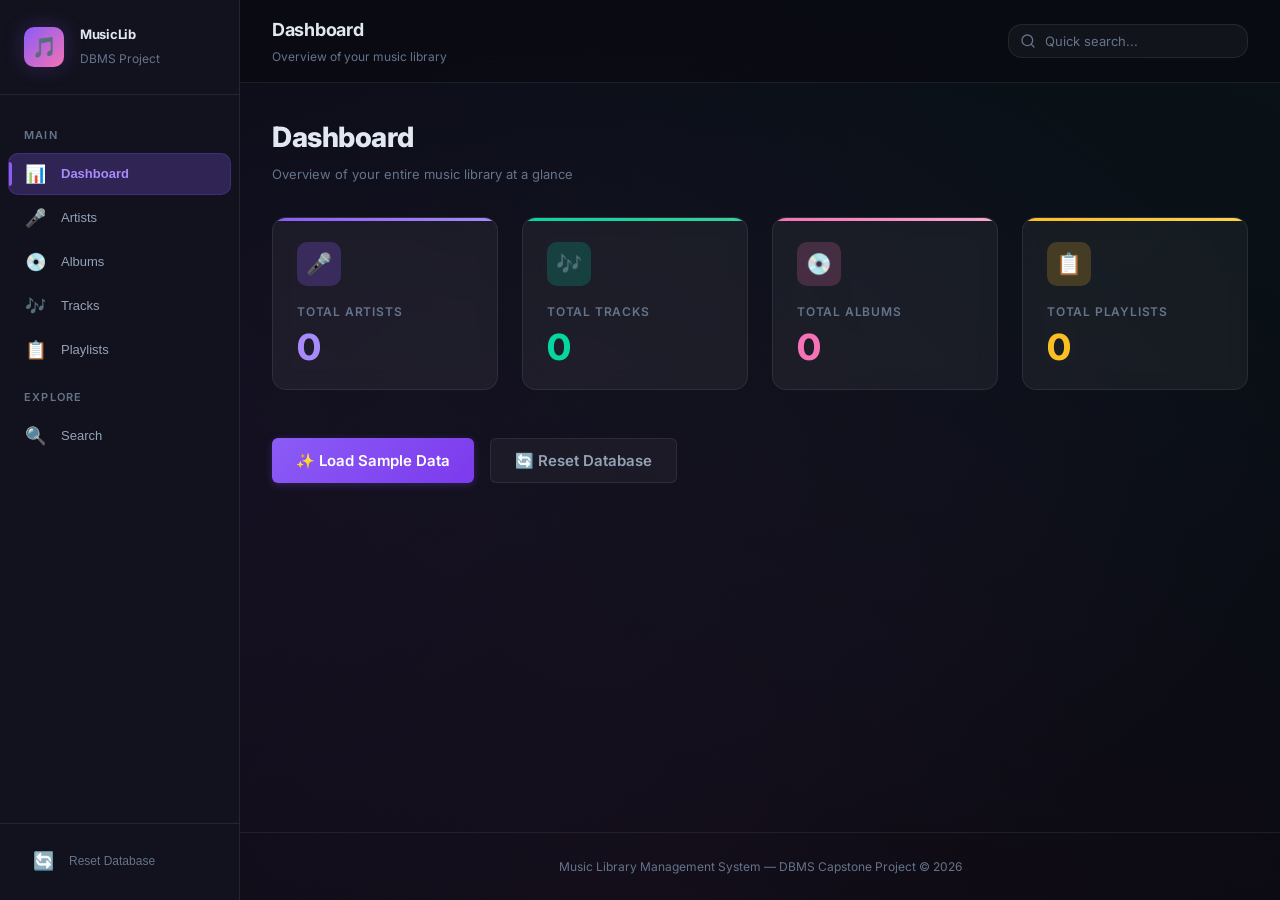
==== music-library-system/index.html @ cee7b30e "Initial Commit" ====
<!DOCTYPE html>
<html lang="en">
<head>
    <meta charset="UTF-8">
    <meta name="viewport" content="width=device-width, initial-scale=1.0">
    <title>Music Library Management System — DBMS Capstone Project</title>
    <meta name="description" content="A modern Music Library Management System demonstrating relational database concepts including normalization, joins, views, stored procedures, and triggers.">
    <link rel="stylesheet" href="css/style.css">
    <link rel="icon" href="data:image/svg+xml,<svg xmlns='http://www.w3.org/2000/svg' viewBox='0 0 100 100'><text y='.9em' font-size='90'>🎵</text></svg>">
</head>
<body>

<div class="app-layout">

    <!-- ==================== SIDEBAR ==================== -->
    <aside class="sidebar" id="sidebar">
        <div class="sidebar-brand">
            <div class="brand-icon">🎵</div>
            <div class="brand-text">
                <h2>MusicLib</h2>
                <span>DBMS Project</span>
            </div>
        </div>

        <nav class="sidebar-nav">
            <div class="nav-label">Main</div>
            <button class="nav-item active" data-section="dashboard" id="nav-dashboard">
                <span class="nav-icon">📊</span>
                <span>Dashboard</span>
            </button>
            <button class="nav-item" data-section="artists" id="nav-artists">
                <span class="nav-icon">🎤</span>
                <span>Artists</span>
            </button>
            <button class="nav-item" data-section="albums" id="nav-albums">
                <span class="nav-icon">💿</span>
                <span>Albums</span>
            </button>
            <button class="nav-item" data-section="tracks" id="nav-tracks">
                <span class="nav-icon">🎶</span>
                <span>Tracks</span>
            </button>
            <button class="nav-item" data-section="playlists" id="nav-playlists">
                <span class="nav-icon">📋</span>
                <span>Playlists</span>
            </button>

            <div class="nav-label">Explore</div>
            <button class="nav-item" data-section="search" id="nav-search">
                <span class="nav-icon">🔍</span>
                <span>Search</span>
            </button>
        </nav>

        <div class="sidebar-footer">
            <button class="nav-item" onclick="resetDatabase()">
                <span class="nav-icon">🔄</span>
                <span>Reset Database</span>
            </button>
        </div>
    </aside>

    <!-- Sidebar Overlay (mobile) -->
    <div class="sidebar-overlay" id="sidebarOverlay"></div>

    <!-- ==================== MAIN CONTENT ==================== -->
    <div class="main-wrapper">

        <!-- Top Bar -->
        <header class="top-bar">
            <div class="top-bar-left">
                <button class="hamburger-btn" id="hamburgerBtn" aria-label="Toggle menu">☰</button>
                <div>
                    <div class="page-title" id="pageTitle">Dashboard</div>
                    <div class="page-title-sub" id="pageTitleSub">Overview of your music library</div>
                </div>
            </div>
            <div class="top-bar-right">
                <div class="top-search">
                    <svg xmlns="http://www.w3.org/2000/svg" viewBox="0 0 24 24" fill="none" stroke="currentColor" stroke-width="2" stroke-linecap="round" stroke-linejoin="round"><circle cx="11" cy="11" r="8"/><path d="m21 21-4.3-4.3"/></svg>
                    <input type="text" placeholder="Quick search..." id="globalSearch" onkeyup="handleGlobalSearch(event)">
                </div>
            </div>
        </header>

        <main class="main-content">

            <!-- ==================== DASHBOARD ==================== -->
            <section id="dashboard" class="section active">
                <div class="section-header">
                    <h2>Dashboard</h2>
                    <p>Overview of your entire music library at a glance</p>
                </div>

                <div class="stats-grid">
                    <div class="stat-card">
                        <div class="stat-icon">🎤</div>
                        <div class="stat-label">Total Artists</div>
                        <div class="stat-value" id="totalArtists">0</div>
                    </div>
                    <div class="stat-card">
                        <div class="stat-icon">🎶</div>
                        <div class="stat-label">Total Tracks</div>
                        <div class="stat-value" id="totalTracks">0</div>
                    </div>
                    <div class="stat-card">
                        <div class="stat-icon">💿</div>
                        <div class="stat-label">Total Albums</div>
                        <div class="stat-value" id="totalAlbums">0</div>
                    </div>
                    <div class="stat-card">
                        <div class="stat-icon">📋</div>
                        <div class="stat-label">Total Playlists</div>
                        <div class="stat-value" id="totalPlaylists">0</div>
                    </div>
                </div>

                <div class="dashboard-actions">
                    <button class="btn btn-primary btn-lg" onclick="loadSampleData()">
                        ✨ Load Sample Data
                    </button>
                    <button class="btn btn-secondary btn-lg" onclick="resetDatabase()">
                        🔄 Reset Database
                    </button>
                </div>
            </section>

            <!-- ==================== ARTISTS ==================== -->
            <section id="artists" class="section">
                <div class="section-header">
                    <h2>Manage Artists</h2>
                    <p>Add, edit, and manage your music artists</p>
                </div>

                <div class="form-card">
                    <div class="form-card-title">
                        <span class="card-icon">➕</span> Add New Artist
                    </div>
                    <form id="artistForm" onsubmit="addArtist(event)">
                        <div class="form-grid">
                            <div class="form-group">
                                <label for="artistName">Artist Name</label>
                                <input type="text" id="artistName" placeholder="e.g. Taylor Swift" required>
                            </div>
                            <div class="form-group">
                                <label for="artistCountry">Country</label>
                                <input type="text" id="artistCountry" placeholder="e.g. United States">
                            </div>
                            <div class="form-group full-width">
                                <label for="artistBio">Biography</label>
                                <textarea id="artistBio" rows="2" placeholder="Brief biography of the artist..."></textarea>
                            </div>
                        </div>
                        <div class="form-actions">
                            <button type="submit" class="btn btn-primary">Add Artist</button>
                        </div>
                    </form>
                </div>

                <div class="glass-card">
                    <div class="glass-card-header">
                        <div class="glass-card-title">
                            <span class="card-icon">🎤</span> All Artists
                        </div>
                    </div>
                    <div class="table-wrapper">
                        <table id="artistsTable">
                            <thead>
                                <tr>
                                    <th>ID</th>
                                    <th>Name</th>
                                    <th>Country</th>
                                    <th>Bio</th>
                                    <th>Actions</th>
                                </tr>
                            </thead>
                            <tbody></tbody>
                        </table>
                    </div>
                </div>
            </section>

            <!-- ==================== ALBUMS ==================== -->
            <section id="albums" class="section">
                <div class="section-header">
                    <h2>Manage Albums</h2>
                    <p>Organize album collections for each artist</p>
                </div>

                <div class="form-card">
                    <div class="form-card-title">
                        <span class="card-icon">➕</span> Add New Album
                    </div>
                    <form id="albumForm" onsubmit="addAlbum(event)">
                        <div class="form-grid">
                            <div class="form-group">
                                <label for="albumName">Album Name</label>
                                <input type="text" id="albumName" placeholder="e.g. Abbey Road" required>
                            </div>
                            <div class="form-group">
                                <label for="albumArtist">Artist</label>
                                <select id="albumArtist" required>
                                    <option value="">Select an artist</option>
                                </select>
                            </div>
                            <div class="form-group">
                                <label for="albumYear">Release Year</label>
                                <input type="number" id="albumYear" placeholder="e.g. 2024" min="1900" max="2100">
                            </div>
                        </div>
                        <div class="form-actions">
                            <button type="submit" class="btn btn-primary">Add Album</button>
                        </div>
                    </form>
                </div>

                <div class="glass-card">
                    <div class="glass-card-header">
                        <div class="glass-card-title">
                            <span class="card-icon">💿</span> All Albums
                        </div>
                    </div>
                    <div class="table-wrapper">
                        <table id="albumsTable">
                            <thead>
                                <tr>
                                    <th>ID</th>
                                    <th>Name</th>
                                    <th>Artist</th>
                                    <th>Year</th>
                                    <th>Actions</th>
                                </tr>
                            </thead>
                            <tbody></tbody>
                        </table>
                    </div>
                </div>
            </section>

            <!-- ==================== TRACKS ==================== -->
            <section id="tracks" class="section">
                <div class="section-header">
                    <h2>Manage Tracks</h2>
                    <p>Add and manage individual songs in your library</p>
                </div>

                <div class="form-card">
                    <div class="form-card-title">
                        <span class="card-icon">➕</span> Add New Track
                    </div>
                    <form id="trackForm" onsubmit="addTrack(event)">
                        <div class="form-grid">
                            <div class="form-group">
                                <label for="trackTitle">Track Title</label>
                                <input type="text" id="trackTitle" placeholder="e.g. Bohemian Rhapsody" required>
                            </div>
                            <div class="form-group">
                                <label for="trackArtist">Artist</label>
                                <select id="trackArtist" required>
                                    <option value="">Select an artist</option>
                                </select>
                            </div>
                            <div class="form-group">
                                <label for="trackAlbum">Album</label>
                                <select id="trackAlbum" required>
                                    <option value="">Select an album</option>
                                </select>
                            </div>
                            <div class="form-group">
                                <label for="trackGenre">Genre</label>
                                <select id="trackGenre" required>
                                    <option value="">Select a genre</option>
                                </select>
                            </div>
                            <div class="form-group">
                                <label for="trackDuration">Duration (seconds)</label>
                                <input type="number" id="trackDuration" placeholder="e.g. 240" min="0">
                            </div>
                            <div class="form-group">
                                <label for="trackReleaseDate">Release Date</label>
                                <input type="date" id="trackReleaseDate">
                            </div>
                        </div>
                        <div class="form-actions">
                            <button type="submit" class="btn btn-primary">Add Track</button>
                        </div>
                    </form>
                </div>

                <div class="glass-card">
                    <div class="glass-card-header">
                        <div class="glass-card-title">
                            <span class="card-icon">🎶</span> All Tracks
                        </div>
                    </div>
                    <div class="table-wrapper">
                        <table id="tracksTable">
                            <thead>
                                <tr>
                                    <th>ID</th>
                                    <th>Title</th>
                                    <th>Artist</th>
                                    <th>Album</th>
                                    <th>Genre</th>
                                    <th>Duration</th>
                                    <th>Actions</th>
                                </tr>
                            </thead>
                            <tbody></tbody>
                        </table>
                    </div>
                </div>
            </section>

            <!-- ==================== PLAYLISTS ==================== -->
            <section id="playlists" class="section">
                <div class="section-header">
                    <h2>Manage Playlists</h2>
                    <p>Create playlists and add your favorite tracks</p>
                </div>

                <div class="form-card">
                    <div class="form-card-title">
                        <span class="card-icon">➕</span> Create New Playlist
                    </div>
                    <form id="playlistForm" onsubmit="addPlaylist(event)">
                        <div class="form-grid">
                            <div class="form-group">
                                <label for="playlistName">Playlist Name</label>
                                <input type="text" id="playlistName" placeholder="e.g. My Favorites" required>
                            </div>
                            <div class="form-group">
                                <label for="playlistDesc">Description</label>
                                <textarea id="playlistDesc" rows="2" placeholder="What's this playlist about?"></textarea>
                            </div>
                        </div>
                        <div class="form-actions">
                            <button type="submit" class="btn btn-primary">Create Playlist</button>
                        </div>
                    </form>
                </div>

                <div class="section-divider"></div>

                <div class="form-card">
                    <div class="form-card-title">
                        <span class="card-icon">🔗</span> Add Tracks to Playlist
                    </div>
                    <form id="addToPlaylistForm" onsubmit="addTrackToPlaylist(event)">
                        <div class="form-grid">
                            <div class="form-group">
                                <label for="selectPlaylist">Select Playlist</label>
                                <select id="selectPlaylist" required>
                                    <option value="">Choose a playlist</option>
                                </select>
                            </div>
                            <div class="form-group">
                                <label for="selectTrack">Select Track</label>
                                <select id="selectTrack" required>
                                    <option value="">Choose a track</option>
                                </select>
                            </div>
                        </div>
                        <div class="form-actions">
                            <button type="submit" class="btn btn-primary">Add to Playlist</button>
                        </div>
                    </form>
                </div>

                <div class="section-divider"></div>

                <div class="glass-card">
                    <div class="glass-card-header">
                        <div class="glass-card-title">
                            <span class="card-icon">📋</span> All Playlists
                        </div>
                    </div>
                    <div class="table-wrapper">
                        <table id="playlistsTable">
                            <thead>
                                <tr>
                                    <th>ID</th>
                                    <th>Name</th>
                                    <th>Description</th>
                                    <th>Tracks</th>
                                    <th>Actions</th>
                                </tr>
                            </thead>
                            <tbody></tbody>
                        </table>
                    </div>
                </div>

                <div id="playlistDetailsContainer" class="glass-card playlist-details">
                    <div class="glass-card-header">
                        <div class="glass-card-title">
                            <span class="card-icon">🎵</span>
                            <span id="playlistDetailsTitle">Playlist Details</span>
                        </div>
                        <button class="btn btn-ghost" onclick="closePlaylistDetails()">✕ Close</button>
                    </div>
                    <div class="table-wrapper">
                        <table id="playlistDetailsTable">
                            <thead>
                                <tr>
                                    <th>Track Title</th>
                                    <th>Artist</th>
                                    <th>Duration</th>
                                    <th>Actions</th>
                                </tr>
                            </thead>
                            <tbody></tbody>
                        </table>
                    </div>
                </div>
            </section>

            <!-- ==================== SEARCH ==================== -->
            <section id="search" class="section">
                <div class="section-header">
                    <h2>Search Music Library</h2>
                    <p>Find tracks by title, artist, genre, or view statistics</p>
                </div>

                <div class="search-block">
                    <h3>🔤 Search by Title</h3>
                    <div class="search-inline">
                        <div class="form-group">
                            <input type="text" id="searchTitle" placeholder="Enter track title...">
                        </div>
                        <button class="btn btn-primary" onclick="searchByTitle()">Search</button>
                    </div>
                    <div id="searchTitleResults" class="results-container"></div>
                </div>

                <div class="search-block">
                    <h3>🎤 Search by Artist</h3>
                    <div class="search-inline">
                        <div class="form-group">
                            <input type="text" id="searchArtist" placeholder="Enter artist name...">
                        </div>
                        <button class="btn btn-primary" onclick="searchByArtist()">Search</button>
                    </div>
                    <div id="searchArtistResults" class="results-container"></div>
                </div>

                <div class="search-block">
                    <h3>🎸 Search by Genre</h3>
                    <div class="search-inline">
                        <div class="form-group">
                            <select id="searchGenre">
                                <option value="">Select a genre</option>
                            </select>
                        </div>
                        <button class="btn btn-primary" onclick="searchByGenre()">Search</button>
                    </div>
                    <div id="searchGenreResults" class="results-container"></div>
                </div>

                <div class="section-divider"></div>

                <div class="search-block">
                    <h3>📊 Genre Statistics</h3>
                    <button class="btn btn-primary" onclick="showGenreStats()" style="margin-bottom:12px;">Show Statistics</button>
                    <div id="genreStatsResults" class="results-container"></div>
                </div>

                <div class="search-block">
                    <h3>📈 Artist Statistics</h3>
                    <button class="btn btn-primary" onclick="showArtistStats()" style="margin-bottom:12px;">Show Statistics</button>
                    <div id="artistStatsResults" class="results-container"></div>
                </div>
            </section>

            <!-- ==================== SQL QUERIES ==================== -->
            <section id="sql" class="section">
                <div class="section-header">
                    <h2>SQL Queries & Schema</h2>
                    <p>All SQL used in this DBMS capstone project — schema, queries, views, procedures, and triggers</p>
                </div>

                <div class="sql-tabs" id="sqlTabs">
                    <button class="sql-tab active" data-tab="schema">Schema (DDL)</button>
                    <button class="sql-tab" data-tab="queries">Sample Queries</button>
                    <button class="sql-tab" data-tab="views">Views</button>
                    <button class="sql-tab" data-tab="procedures">Stored Procedures</button>
                    <button class="sql-tab" data-tab="triggers">Triggers</button>
                    <button class="sql-tab" data-tab="advanced">Advanced Queries</button>
                </div>

                <!-- Schema DDL -->
                <div class="sql-content active" id="sql-schema">
                    <div class="sql-block-title">📋 Table Definitions (CREATE TABLE)</div>
                    <div class="sql-block-description">These are the DDL statements that define all 6 tables in the Music Library database, following 3NF normalization.</div>
                    <div class="sql-code-block"><pre id="sqlSchemaCode"></pre></div>
                </div>

                <!-- Sample Queries -->
                <div class="sql-content" id="sql-queries">
                    <div class="sql-block-title">🔍 Sample DML Queries</div>
                    <div class="sql-block-description">Common SELECT queries demonstrating JOINs, WHERE, LIKE, GROUP BY, ORDER BY, and aggregate functions.</div>
                    <div class="sql-code-block"><pre id="sqlQueriesCode"></pre></div>
                </div>

                <!-- Views -->
                <div class="sql-content" id="sql-views">
                    <div class="sql-block-title">👁️ Database Views</div>
                    <div class="sql-block-description">Pre-defined views that simplify complex JOIN queries into simple SELECTs.</div>
                    <div class="sql-code-block"><pre id="sqlViewsCode"></pre></div>
                </div>

                <!-- Procedures -->
                <div class="sql-content" id="sql-procedures">
                    <div class="sql-block-title">⚙️ Stored Procedures</div>
                    <div class="sql-block-description">Encapsulated SQL logic that can be called with parameters, demonstrating procedural SQL.</div>
                    <div class="sql-code-block"><pre id="sqlProceduresCode"></pre></div>
                </div>

                <!-- Triggers -->
                <div class="sql-content" id="sql-triggers">
                    <div class="sql-block-title">⚡ Triggers</div>
                    <div class="sql-block-description">Automatic actions that execute on INSERT, UPDATE, or DELETE — demonstrating event-driven SQL.</div>
                    <div class="sql-code-block"><pre id="sqlTriggersCode"></pre></div>
                </div>

                <!-- Advanced -->
                <div class="sql-content" id="sql-advanced">
                    <div class="sql-block-title">🚀 Advanced SQL Queries</div>
                    <div class="sql-block-description">Subqueries, CTEs, window functions (ROW_NUMBER, RANK), HAVING, and CASE statements.</div>
                    <div class="sql-code-block"><pre id="sqlAdvancedCode"></pre></div>
                </div>
            </section>

        </main>

        <footer class="footer">
            Music Library Management System — DBMS Capstone Project &copy; 2026
        </footer>
    </div>
</div>

<!-- ==================== TOAST CONTAINER ==================== -->
<div class="toast-container" id="toastContainer"></div>

<!-- ==================== CONFIRM MODAL ==================== -->
<div class="modal-overlay" id="confirmModal">
    <div class="modal">
        <div class="modal-icon" id="modalIcon">⚠️</div>
        <div class="modal-title" id="modalTitle">Confirm Action</div>
        <div class="modal-message" id="modalMessage">Are you sure you want to proceed?</div>
        <div class="modal-actions">
            <button class="btn btn-secondary" onclick="closeModal()">Cancel</button>
            <button class="btn btn-danger" id="modalConfirmBtn" onclick="confirmModalAction()">Delete</button>
        </div>
    </div>
</div>

<!-- ==================== EDIT MODAL ==================== -->
<div class="modal-overlay" id="editModal">
    <div class="modal" style="max-width:520px;">
        <div class="modal-title" id="editModalTitle">Edit Item</div>
        <div id="editModalBody" style="margin-bottom:24px;"></div>
        <div class="modal-actions">
            <button class="btn btn-secondary" onclick="closeEditModal()">Cancel</button>
            <button class="btn btn-primary" id="editModalSaveBtn">Save Changes</button>
        </div>
    </div>
</div>

<script src="js/database.js"></script>
<script src="js/main.js"></script>
</body>
</html>
---- music-library-system/css/style.css ----
/* ============================================
   Music Library Management System
   Modern Dark Theme with Glassmorphism
   ============================================ */

@import url('https://fonts.googleapis.com/css2?family=Inter:wght@300;400;500;600;700;800&display=swap');

/* ---------- CSS Reset ---------- */
*, *::before, *::after {
    margin: 0;
    padding: 0;
    box-sizing: border-box;
}

/* ---------- Design Tokens ---------- */
:root {
    /* Colors */
    --bg-primary: #0a0a12;
    --bg-secondary: #12121e;
    --bg-card: rgba(255, 255, 255, 0.04);
    --bg-card-hover: rgba(255, 255, 255, 0.07);
    --bg-glass: rgba(255, 255, 255, 0.05);
    --border-glass: rgba(255, 255, 255, 0.08);
    --border-glass-hover: rgba(255, 255, 255, 0.15);

    --primary: #8b5cf6;
    --primary-light: #a78bfa;
    --primary-dark: #7c3aed;
    --primary-glow: rgba(139, 92, 246, 0.25);

    --accent-teal: #06d6a0;
    --accent-teal-glow: rgba(6, 214, 160, 0.2);
    --accent-pink: #f472b6;
    --accent-pink-glow: rgba(244, 114, 182, 0.2);
    --accent-amber: #fbbf24;
    --accent-amber-glow: rgba(251, 191, 36, 0.2);
    --accent-blue: #60a5fa;
    --accent-blue-glow: rgba(96, 165, 250, 0.2);

    --text-primary: #e2e8f0;
    --text-secondary: #94a3b8;
    --text-muted: #64748b;
    --text-accent: #cbd5e1;

    --success: #22c55e;
    --danger: #ef4444;
    --warning: #f59e0b;
    --info: #3b82f6;

    /* Spacing */
    --space-xs: 4px;
    --space-sm: 8px;
    --space-md: 16px;
    --space-lg: 24px;
    --space-xl: 32px;
    --space-2xl: 48px;

    /* Typography */
    --font: 'Inter', -apple-system, BlinkMacSystemFont, 'Segoe UI', sans-serif;
    --text-xs: 0.75rem;
    --text-sm: 0.8125rem;
    --text-base: 0.9375rem;
    --text-lg: 1.125rem;
    --text-xl: 1.375rem;
    --text-2xl: 1.75rem;
    --text-3xl: 2.25rem;

    /* Radius */
    --radius-sm: 6px;
    --radius-md: 10px;
    --radius-lg: 14px;
    --radius-xl: 20px;

    /* Shadows */
    --shadow-sm: 0 2px 8px rgba(0, 0, 0, 0.3);
    --shadow-md: 0 4px 16px rgba(0, 0, 0, 0.4);
    --shadow-lg: 0 8px 32px rgba(0, 0, 0, 0.5);
    --shadow-glow-primary: 0 0 20px var(--primary-glow);

    /* Sidebar */
    --sidebar-width: 240px;
    --sidebar-collapsed: 68px;

    /* Transitions */
    --transition-fast: 0.15s ease;
    --transition-base: 0.25s ease;
    --transition-slow: 0.4s cubic-bezier(0.4, 0, 0.2, 1);
}

/* ---------- Base ---------- */
html {
    scroll-behavior: smooth;
}

body {
    font-family: var(--font);
    background-color: var(--bg-primary);
    color: var(--text-primary);
    line-height: 1.6;
    min-height: 100vh;
    overflow-x: hidden;
    -webkit-font-smoothing: antialiased;
}

/* Ambient gradient background */
body::before {
    content: '';
    position: fixed;
    top: -50%;
    left: -50%;
    width: 200%;
    height: 200%;
    background: radial-gradient(ellipse at 20% 50%, rgba(139, 92, 246, 0.08) 0%, transparent 50%),
                radial-gradient(ellipse at 80% 20%, rgba(6, 214, 160, 0.05) 0%, transparent 50%),
                radial-gradient(ellipse at 50% 80%, rgba(244, 114, 182, 0.04) 0%, transparent 50%);
    z-index: -1;
    animation: ambientShift 20s ease-in-out infinite alternate;
}

@keyframes ambientShift {
    0% { transform: translate(0, 0) rotate(0deg); }
    100% { transform: translate(-2%, -2%) rotate(3deg); }
}

/* ---------- Custom Scrollbar ---------- */
::-webkit-scrollbar {
    width: 6px;
    height: 6px;
}
::-webkit-scrollbar-track {
    background: transparent;
}
::-webkit-scrollbar-thumb {
    background: rgba(139, 92, 246, 0.3);
    border-radius: 10px;
}
::-webkit-scrollbar-thumb:hover {
    background: rgba(139, 92, 246, 0.5);
}

/* ---------- Layout ---------- */
.app-layout {
    display: flex;
    min-height: 100vh;
}

/* ---------- Sidebar ---------- */
.sidebar {
    position: fixed;
    left: 0;
    top: 0;
    bottom: 0;
    width: var(--sidebar-width);
    background: var(--bg-secondary);
    border-right: 1px solid var(--border-glass);
    display: flex;
    flex-direction: column;
    z-index: 100;
    transition: width var(--transition-slow);
    overflow: hidden;
}

.sidebar-brand {
    padding: var(--space-lg);
    border-bottom: 1px solid var(--border-glass);
    display: flex;
    align-items: center;
    gap: var(--space-md);
    min-height: 72px;
}

.brand-icon {
    width: 40px;
    height: 40px;
    border-radius: var(--radius-md);
    background: linear-gradient(135deg, var(--primary), var(--accent-pink));
    display: flex;
    align-items: center;
    justify-content: center;
    font-size: 1.25rem;
    flex-shrink: 0;
    box-shadow: var(--shadow-glow-primary);
}

.brand-text {
    white-space: nowrap;
    overflow: hidden;
}

.brand-text h2 {
    font-size: var(--text-sm);
    font-weight: 700;
    color: var(--text-primary);
    letter-spacing: -0.3px;
}

.brand-text span {
    font-size: var(--text-xs);
    color: var(--text-muted);
    font-weight: 400;
}

.sidebar-nav {
    flex: 1;
    padding: var(--space-md) var(--space-sm);
    overflow-y: auto;
}

.nav-label {
    font-size: 0.6875rem;
    font-weight: 600;
    color: var(--text-muted);
    text-transform: uppercase;
    letter-spacing: 1.2px;
    padding: var(--space-md) var(--space-md) var(--space-sm);
    white-space: nowrap;
}

.nav-item {
    display: flex;
    align-items: center;
    gap: var(--space-md);
    padding: 10px var(--space-md);
    border-radius: var(--radius-md);
    color: var(--text-secondary);
    cursor: pointer;
    font-size: var(--text-sm);
    font-weight: 500;
    transition: all var(--transition-base);
    white-space: nowrap;
    border: 1px solid transparent;
    margin-bottom: 2px;
    position: relative;
    overflow: hidden;
    background: none;
    width: 100%;
    text-align: left;
}

.nav-item:hover {
    background: var(--bg-card-hover);
    color: var(--text-primary);
    border-color: var(--border-glass);
}

.nav-item.active {
    background: var(--primary-glow);
    color: var(--primary-light);
    border-color: rgba(139, 92, 246, 0.2);
    font-weight: 600;
}

.nav-item.active::before {
    content: '';
    position: absolute;
    left: 0;
    top: 50%;
    transform: translateY(-50%);
    width: 3px;
    height: 60%;
    background: var(--primary);
    border-radius: 0 4px 4px 0;
}

.nav-item svg,
.nav-item .nav-icon {
    width: 20px;
    height: 20px;
    flex-shrink: 0;
    font-size: 1.1rem;
}

.nav-item span {
    overflow: hidden;
}

.sidebar-footer {
    padding: var(--space-md);
    border-top: 1px solid var(--border-glass);
}

.sidebar-footer .nav-item {
    color: var(--text-muted);
    font-size: var(--text-xs);
}

/* ---------- Main Content ---------- */
.main-wrapper {
    flex: 1;
    margin-left: var(--sidebar-width);
    display: flex;
    flex-direction: column;
    min-height: 100vh;
    transition: margin-left var(--transition-slow);
}

/* Top Bar */
.top-bar {
    position: sticky;
    top: 0;
    z-index: 50;
    padding: var(--space-md) var(--space-xl);
    display: flex;
    align-items: center;
    justify-content: space-between;
    background: rgba(10, 10, 18, 0.8);
    backdrop-filter: blur(20px);
    -webkit-backdrop-filter: blur(20px);
    border-bottom: 1px solid var(--border-glass);
    min-height: 64px;
}

.top-bar-left {
    display: flex;
    align-items: center;
    gap: var(--space-md);
}

.hamburger-btn {
    display: none;
    background: none;
    border: none;
    color: var(--text-secondary);
    font-size: 1.5rem;
    cursor: pointer;
    padding: var(--space-xs);
}

.page-title {
    font-size: var(--text-lg);
    font-weight: 700;
    color: var(--text-primary);
    letter-spacing: -0.3px;
}

.page-title-sub {
    font-size: var(--text-xs);
    color: var(--text-muted);
    font-weight: 400;
    margin-top: 2px;
}

.top-bar-right {
    display: flex;
    align-items: center;
    gap: var(--space-md);
}

.top-search {
    position: relative;
}

.top-search input {
    background: var(--bg-card);
    border: 1px solid var(--border-glass);
    border-radius: var(--radius-lg);
    padding: 8px 16px 8px 36px;
    color: var(--text-primary);
    font-size: var(--text-sm);
    font-family: var(--font);
    width: 240px;
    transition: all var(--transition-base);
    outline: none;
}

.top-search input::placeholder {
    color: var(--text-muted);
}

.top-search input:focus {
    border-color: var(--primary);
    background: var(--bg-card-hover);
    box-shadow: 0 0 0 3px var(--primary-glow);
    width: 300px;
}

.top-search svg {
    position: absolute;
    left: 12px;
    top: 50%;
    transform: translateY(-50%);
    color: var(--text-muted);
    width: 16px;
    height: 16px;
}

/* Main content area */
.main-content {
    flex: 1;
    padding: var(--space-xl);
    max-width: 1200px;
    width: 100%;
    margin: 0 auto;
}

/* ---------- Sections ---------- */
.section {
    display: none;
    animation: sectionFadeIn 0.4s ease;
}

.section.active {
    display: block;
}

@keyframes sectionFadeIn {
    from {
        opacity: 0;
        transform: translateY(12px);
    }
    to {
        opacity: 1;
        transform: translateY(0);
    }
}

.section-header {
    margin-bottom: var(--space-xl);
}

.section-header h2 {
    font-size: var(--text-2xl);
    font-weight: 800;
    color: var(--text-primary);
    letter-spacing: -0.5px;
    margin-bottom: var(--space-xs);
}

.section-header p {
    color: var(--text-muted);
    font-size: var(--text-sm);
}

/* ---------- Stats Cards ---------- */
.stats-grid {
    display: grid;
    grid-template-columns: repeat(auto-fit, minmax(220px, 1fr));
    gap: var(--space-lg);
    margin-bottom: var(--space-2xl);
}

.stat-card {
    background: var(--bg-glass);
    border: 1px solid var(--border-glass);
    border-radius: var(--radius-lg);
    padding: var(--space-lg);
    position: relative;
    overflow: hidden;
    transition: all var(--transition-base);
    backdrop-filter: blur(10px);
    -webkit-backdrop-filter: blur(10px);
}

.stat-card:hover {
    border-color: var(--border-glass-hover);
    transform: translateY(-4px);
    box-shadow: var(--shadow-md);
}

.stat-card::before {
    content: '';
    position: absolute;
    top: 0;
    left: 0;
    right: 0;
    height: 3px;
    border-radius: var(--radius-lg) var(--radius-lg) 0 0;
}

.stat-card:nth-child(1)::before { background: linear-gradient(90deg, var(--primary), var(--primary-light)); }
.stat-card:nth-child(2)::before { background: linear-gradient(90deg, var(--accent-teal), #34d399); }
.stat-card:nth-child(3)::before { background: linear-gradient(90deg, var(--accent-pink), #f9a8d4); }
.stat-card:nth-child(4)::before { background: linear-gradient(90deg, var(--accent-amber), #fcd34d); }

.stat-icon {
    width: 44px;
    height: 44px;
    border-radius: var(--radius-md);
    display: flex;
    align-items: center;
    justify-content: center;
    font-size: 1.3rem;
    margin-bottom: var(--space-md);
}

.stat-card:nth-child(1) .stat-icon { background: var(--primary-glow); }
.stat-card:nth-child(2) .stat-icon { background: var(--accent-teal-glow); }
.stat-card:nth-child(3) .stat-icon { background: var(--accent-pink-glow); }
.stat-card:nth-child(4) .stat-icon { background: var(--accent-amber-glow); }

.stat-label {
    font-size: var(--text-xs);
    color: var(--text-muted);
    text-transform: uppercase;
    letter-spacing: 0.8px;
    font-weight: 600;
    margin-bottom: var(--space-sm);
}

.stat-value {
    font-size: var(--text-3xl);
    font-weight: 800;
    letter-spacing: -1px;
    line-height: 1;
}

.stat-card:nth-child(1) .stat-value { color: var(--primary-light); }
.stat-card:nth-child(2) .stat-value { color: var(--accent-teal); }
.stat-card:nth-child(3) .stat-value { color: var(--accent-pink); }
.stat-card:nth-child(4) .stat-value { color: var(--accent-amber); }

/* ---------- Dashboard Actions ---------- */
.dashboard-actions {
    display: flex;
    gap: var(--space-md);
    flex-wrap: wrap;
}

/* ---------- Glass Card ---------- */
.glass-card {
    background: var(--bg-glass);
    border: 1px solid var(--border-glass);
    border-radius: var(--radius-lg);
    padding: var(--space-lg);
    backdrop-filter: blur(10px);
    -webkit-backdrop-filter: blur(10px);
    margin-bottom: var(--space-lg);
    transition: border-color var(--transition-base);
}

.glass-card:hover {
    border-color: var(--border-glass-hover);
}

.glass-card-header {
    display: flex;
    align-items: center;
    justify-content: space-between;
    margin-bottom: var(--space-lg);
}

.glass-card-title {
    font-size: var(--text-lg);
    font-weight: 700;
    color: var(--text-primary);
    display: flex;
    align-items: center;
    gap: var(--space-sm);
}

.glass-card-title .card-icon {
    font-size: 1.1rem;
}

/* ---------- Form Styles ---------- */
.form-card {
    background: var(--bg-glass);
    border: 1px solid var(--border-glass);
    border-radius: var(--radius-lg);
    padding: var(--space-xl);
    margin-bottom: var(--space-lg);
    backdrop-filter: blur(10px);
    -webkit-backdrop-filter: blur(10px);
}

.form-card-title {
    font-size: var(--text-lg);
    font-weight: 700;
    color: var(--text-primary);
    margin-bottom: var(--space-lg);
    display: flex;
    align-items: center;
    gap: var(--space-sm);
}

.form-grid {
    display: grid;
    grid-template-columns: repeat(auto-fit, minmax(250px, 1fr));
    gap: var(--space-md);
    margin-bottom: var(--space-lg);
}

.form-group {
    display: flex;
    flex-direction: column;
    gap: var(--space-xs);
}

.form-group.full-width {
    grid-column: 1 / -1;
}

.form-group label {
    font-size: var(--text-xs);
    font-weight: 600;
    color: var(--text-secondary);
    text-transform: uppercase;
    letter-spacing: 0.5px;
}

.form-group input,
.form-group textarea,
.form-group select {
    background: var(--bg-card);
    border: 1px solid var(--border-glass);
    border-radius: var(--radius-sm);
    padding: 10px 14px;
    color: var(--text-primary);
    font-size: var(--text-sm);
    font-family: var(--font);
    transition: all var(--transition-base);
    outline: none;
    width: 100%;
}

.form-group input::placeholder,
.form-group textarea::placeholder {
    color: var(--text-muted);
}

.form-group input:focus,
.form-group textarea:focus,
.form-group select:focus {
    border-color: var(--primary);
    box-shadow: 0 0 0 3px var(--primary-glow);
    background: var(--bg-card-hover);
}

.form-group select {
    cursor: pointer;
    appearance: none;
    background-image: url("data:image/svg+xml,%3Csvg xmlns='http://www.w3.org/2000/svg' width='12' height='12' viewBox='0 0 24 24' fill='none' stroke='%2394a3b8' stroke-width='2' stroke-linecap='round' stroke-linejoin='round'%3E%3Cpolyline points='6 9 12 15 18 9'%3E%3C/polyline%3E%3C/svg%3E");
    background-repeat: no-repeat;
    background-position: right 12px center;
    padding-right: 36px;
}

.form-group select option {
    background: var(--bg-secondary);
    color: var(--text-primary);
}

.form-group textarea {
    resize: vertical;
    min-height: 80px;
}

.form-actions {
    display: flex;
    gap: var(--space-md);
    align-items: center;
}

/* ---------- Buttons ---------- */
.btn {
    display: inline-flex;
    align-items: center;
    gap: var(--space-sm);
    padding: 9px 18px;
    border: none;
    border-radius: var(--radius-sm);
    cursor: pointer;
    font-size: var(--text-sm);
    font-weight: 600;
    font-family: var(--font);
    transition: all var(--transition-base);
    white-space: nowrap;
    position: relative;
    overflow: hidden;
}

.btn:active {
    transform: scale(0.97);
}

.btn-primary {
    background: linear-gradient(135deg, var(--primary) 0%, var(--primary-dark) 100%);
    color: white;
    box-shadow: 0 2px 8px var(--primary-glow);
}

.btn-primary:hover {
    box-shadow: 0 4px 16px var(--primary-glow);
    transform: translateY(-1px);
}

.btn-secondary {
    background: var(--bg-card);
    color: var(--text-secondary);
    border: 1px solid var(--border-glass);
}

.btn-secondary:hover {
    background: var(--bg-card-hover);
    color: var(--text-primary);
    border-color: var(--border-glass-hover);
}

.btn-danger {
    background: rgba(239, 68, 68, 0.15);
    color: #f87171;
    border: 1px solid rgba(239, 68, 68, 0.2);
    padding: 6px 12px;
    font-size: var(--text-xs);
}

.btn-danger:hover {
    background: rgba(239, 68, 68, 0.25);
    border-color: rgba(239, 68, 68, 0.4);
}

.btn-success {
    background: rgba(34, 197, 94, 0.15);
    color: #4ade80;
    border: 1px solid rgba(34, 197, 94, 0.2);
    padding: 6px 12px;
    font-size: var(--text-xs);
}

.btn-success:hover {
    background: rgba(34, 197, 94, 0.25);
    border-color: rgba(34, 197, 94, 0.4);
}

.btn-edit {
    background: rgba(96, 165, 250, 0.15);
    color: #93c5fd;
    border: 1px solid rgba(96, 165, 250, 0.2);
    padding: 6px 12px;
    font-size: var(--text-xs);
}

.btn-edit:hover {
    background: rgba(96, 165, 250, 0.25);
    border-color: rgba(96, 165, 250, 0.4);
}

.btn-ghost {
    background: transparent;
    border: 1px solid var(--border-glass);
    color: var(--text-secondary);
    padding: 6px 12px;
    font-size: var(--text-xs);
}

.btn-ghost:hover {
    background: var(--bg-card);
    color: var(--text-primary);
}

.btn-icon {
    padding: 8px;
    border-radius: var(--radius-sm);
}

.btn-lg {
    padding: 12px 24px;
    font-size: var(--text-base);
}

/* ---------- Table Styles ---------- */
.table-wrapper {
    overflow-x: auto;
    border-radius: var(--radius-lg);
}

table {
    width: 100%;
    border-collapse: collapse;
}

table thead {
    position: sticky;
    top: 0;
    z-index: 2;
}

table th {
    padding: 12px 16px;
    text-align: left;
    font-weight: 600;
    color: var(--text-muted);
    font-size: var(--text-xs);
    text-transform: uppercase;
    letter-spacing: 0.8px;
    background: rgba(255, 255, 255, 0.02);
    border-bottom: 1px solid var(--border-glass);
}

table td {
    padding: 12px 16px;
    font-size: var(--text-sm);
    color: var(--text-accent);
    border-bottom: 1px solid rgba(255, 255, 255, 0.03);
    vertical-align: middle;
}

table tbody tr {
    transition: background var(--transition-fast);
}

table tbody tr:hover {
    background: var(--bg-card-hover);
}

table td .btn {
    margin-right: 4px;
}

.table-empty {
    text-align: center;
    padding: var(--space-2xl) !important;
    color: var(--text-muted) !important;
    font-size: var(--text-sm) !important;
}

.table-empty .empty-icon {
    font-size: 2rem;
    display: block;
    margin-bottom: var(--space-sm);
    opacity: 0.5;
}

/* Genre/country badges */
.badge {
    display: inline-flex;
    align-items: center;
    padding: 3px 10px;
    border-radius: 20px;
    font-size: var(--text-xs);
    font-weight: 600;
    letter-spacing: 0.2px;
}

.badge-genre {
    background: var(--primary-glow);
    color: var(--primary-light);
    border: 1px solid rgba(139, 92, 246, 0.15);
}

.badge-country {
    background: var(--accent-teal-glow);
    color: var(--accent-teal);
    border: 1px solid rgba(6, 214, 160, 0.15);
}

/* ---------- Search Section ---------- */
.search-block {
    background: var(--bg-glass);
    border: 1px solid var(--border-glass);
    border-radius: var(--radius-lg);
    padding: var(--space-lg);
    margin-bottom: var(--space-lg);
    backdrop-filter: blur(10px);
    -webkit-backdrop-filter: blur(10px);
}

.search-block h3 {
    font-size: var(--text-base);
    font-weight: 700;
    color: var(--text-primary);
    margin-bottom: var(--space-md);
    display: flex;
    align-items: center;
    gap: var(--space-sm);
}

.search-inline {
    display: flex;
    gap: var(--space-md);
    align-items: flex-end;
}

.search-inline .form-group {
    flex: 1;
}

.search-inline .btn {
    height: 40px;
    flex-shrink: 0;
}

.results-container {
    margin-top: var(--space-md);
    padding: var(--space-md);
    border-radius: var(--radius-md);
    background: rgba(255, 255, 255, 0.02);
    border: 1px solid rgba(255, 255, 255, 0.04);
    min-height: 20px;
}

.results-container:empty {
    display: none;
}

.results-container .empty {
    color: var(--text-muted);
    text-align: center;
    padding: var(--space-lg);
    font-size: var(--text-sm);
}

.results-container table {
    margin-top: 0;
}

/* ---------- SQL Section ---------- */
.sql-tabs {
    display: flex;
    gap: var(--space-xs);
    margin-bottom: var(--space-lg);
    background: var(--bg-card);
    padding: 4px;
    border-radius: var(--radius-md);
    border: 1px solid var(--border-glass);
    overflow-x: auto;
}

.sql-tab {
    padding: 8px 16px;
    border: none;
    background: transparent;
    color: var(--text-secondary);
    font-size: var(--text-xs);
    font-weight: 600;
    font-family: var(--font);
    border-radius: var(--radius-sm);
    cursor: pointer;
    transition: all var(--transition-base);
    white-space: nowrap;
}

.sql-tab:hover {
    background: var(--bg-card-hover);
    color: var(--text-primary);
}

.sql-tab.active {
    background: var(--primary);
    color: white;
}

.sql-content {
    display: none;
}

.sql-content.active {
    display: block;
    animation: sectionFadeIn 0.3s ease;
}

.sql-code-block {
    background: rgba(0, 0, 0, 0.4);
    border: 1px solid var(--border-glass);
    border-radius: var(--radius-md);
    padding: var(--space-lg);
    margin-bottom: var(--space-lg);
    overflow-x: auto;
    position: relative;
}

.sql-code-block::before {
    content: 'SQL';
    position: absolute;
    top: var(--space-sm);
    right: var(--space-md);
    font-size: var(--text-xs);
    color: var(--text-muted);
    font-weight: 600;
    text-transform: uppercase;
    letter-spacing: 1px;
}

.sql-code-block pre {
    font-family: 'Fira Code', 'Cascadia Code', 'Consolas', monospace;
    font-size: 0.8125rem;
    line-height: 1.7;
    color: var(--text-accent);
    white-space: pre;
    tab-size: 4;
}

.sql-code-block pre .sql-keyword {
    color: var(--primary-light);
    font-weight: 600;
}

.sql-code-block pre .sql-function {
    color: var(--accent-teal);
}

.sql-code-block pre .sql-string {
    color: var(--accent-amber);
}

.sql-code-block pre .sql-comment {
    color: var(--text-muted);
    font-style: italic;
}

.sql-code-block pre .sql-type {
    color: var(--accent-pink);
}

.sql-code-block pre .sql-number {
    color: #fb923c;
}

.sql-block-title {
    font-size: var(--text-sm);
    font-weight: 700;
    color: var(--text-primary);
    margin-bottom: var(--space-md);
    display: flex;
    align-items: center;
    gap: var(--space-sm);
}

.sql-block-description {
    font-size: var(--text-xs);
    color: var(--text-muted);
    margin-bottom: var(--space-md);
    padding: var(--space-sm) var(--space-md);
    background: var(--bg-card);
    border-radius: var(--radius-sm);
    border-left: 3px solid var(--primary);
}

/* ---------- Divider ---------- */
.section-divider {
    height: 1px;
    background: linear-gradient(90deg, transparent, var(--border-glass), transparent);
    margin: var(--space-xl) 0;
}

/* ---------- Toast Notifications ---------- */
.toast-container {
    position: fixed;
    top: var(--space-lg);
    right: var(--space-lg);
    z-index: 10000;
    display: flex;
    flex-direction: column;
    gap: var(--space-sm);
    pointer-events: none;
}

.toast {
    display: flex;
    align-items: center;
    gap: var(--space-md);
    padding: 14px 20px;
    border-radius: var(--radius-md);
    background: var(--bg-secondary);
    border: 1px solid var(--border-glass);
    box-shadow: var(--shadow-lg);
    pointer-events: auto;
    min-width: 300px;
    max-width: 440px;
    animation: toastSlideIn 0.4s cubic-bezier(0.4, 0, 0.2, 1);
    backdrop-filter: blur(20px);
    -webkit-backdrop-filter: blur(20px);
}

.toast.toast-exit {
    animation: toastSlideOut 0.3s ease forwards;
}

@keyframes toastSlideIn {
    from { opacity: 0; transform: translateX(100px); }
    to { opacity: 1; transform: translateX(0); }
}

@keyframes toastSlideOut {
    from { opacity: 1; transform: translateX(0); }
    to { opacity: 0; transform: translateX(100px); }
}

.toast-icon {
    width: 32px;
    height: 32px;
    border-radius: var(--radius-sm);
    display: flex;
    align-items: center;
    justify-content: center;
    font-size: 1rem;
    flex-shrink: 0;
}

.toast-success .toast-icon { background: rgba(34, 197, 94, 0.15); color: #4ade80; }
.toast-error .toast-icon { background: rgba(239, 68, 68, 0.15); color: #f87171; }
.toast-info .toast-icon { background: rgba(96, 165, 250, 0.15); color: #93c5fd; }
.toast-warning .toast-icon { background: rgba(245, 158, 11, 0.15); color: #fbbf24; }

.toast-body {
    flex: 1;
}

.toast-title {
    font-size: var(--text-sm);
    font-weight: 600;
    color: var(--text-primary);
}

.toast-message {
    font-size: var(--text-xs);
    color: var(--text-secondary);
    margin-top: 2px;
}

.toast-close {
    background: none;
    border: none;
    color: var(--text-muted);
    cursor: pointer;
    padding: 4px;
    font-size: 1rem;
    transition: color var(--transition-fast);
}

.toast-close:hover {
    color: var(--text-primary);
}

/* ---------- Modal ---------- */
.modal-overlay {
    position: fixed;
    inset: 0;
    background: rgba(0, 0, 0, 0.6);
    backdrop-filter: blur(8px);
    -webkit-backdrop-filter: blur(8px);
    z-index: 9999;
    display: flex;
    align-items: center;
    justify-content: center;
    opacity: 0;
    visibility: hidden;
    transition: all var(--transition-base);
}

.modal-overlay.active {
    opacity: 1;
    visibility: visible;
}

.modal {
    background: var(--bg-secondary);
    border: 1px solid var(--border-glass);
    border-radius: var(--radius-xl);
    padding: var(--space-xl);
    max-width: 440px;
    width: 90%;
    box-shadow: var(--shadow-lg);
    transform: scale(0.9);
    transition: transform var(--transition-base);
}

.modal-overlay.active .modal {
    transform: scale(1);
}

.modal-icon {
    width: 56px;
    height: 56px;
    border-radius: 50%;
    background: rgba(239, 68, 68, 0.1);
    border: 1px solid rgba(239, 68, 68, 0.2);
    display: flex;
    align-items: center;
    justify-content: center;
    margin: 0 auto var(--space-lg);
    font-size: 1.5rem;
}

.modal-title {
    font-size: var(--text-xl);
    font-weight: 700;
    color: var(--text-primary);
    text-align: center;
    margin-bottom: var(--space-sm);
}

.modal-message {
    font-size: var(--text-sm);
    color: var(--text-secondary);
    text-align: center;
    margin-bottom: var(--space-xl);
    line-height: 1.6;
}

.modal-actions {
    display: flex;
    gap: var(--space-md);
    justify-content: center;
}

.modal-actions .btn {
    min-width: 110px;
    justify-content: center;
}

/* ---------- Playlist Details ---------- */
.playlist-details {
    display: none;
    animation: sectionFadeIn 0.3s ease;
}

.playlist-details.visible {
    display: block;
}

/* ---------- Empty State ---------- */
.empty-state {
    text-align: center;
    padding: var(--space-2xl);
    color: var(--text-muted);
}

.empty-state .empty-icon {
    font-size: 3rem;
    opacity: 0.4;
    margin-bottom: var(--space-md);
}

.empty-state p {
    font-size: var(--text-sm);
    margin-bottom: var(--space-md);
}

/* ---------- Footer ---------- */
.footer {
    padding: var(--space-lg) var(--space-xl);
    text-align: center;
    color: var(--text-muted);
    font-size: var(--text-xs);
    border-top: 1px solid var(--border-glass);
    margin-top: auto;
}

.footer a {
    color: var(--primary-light);
    text-decoration: none;
}

/* ---------- Animated Counter ---------- */
.counter-animated {
    transition: none;
}

/* ---------- Responsive ---------- */
@media (max-width: 1024px) {
    .top-search input {
        width: 180px;
    }
    .top-search input:focus {
        width: 220px;
    }
}

@media (max-width: 768px) {
    .sidebar {
        transform: translateX(-100%);
        width: 280px;
        z-index: 200;
    }

    .sidebar.open {
        transform: translateX(0);
    }

    .main-wrapper {
        margin-left: 0;
    }

    .hamburger-btn {
        display: block;
    }

    .top-search {
        display: none;
    }

    .main-content {
        padding: var(--space-md);
    }

    .stats-grid {
        grid-template-columns: repeat(2, 1fr);
        gap: var(--space-md);
    }

    .form-grid {
        grid-template-columns: 1fr;
    }

    .search-inline {
        flex-direction: column;
        align-items: stretch;
    }

    .search-inline .btn {
        width: 100%;
        justify-content: center;
    }

    .modal {
        width: 95%;
        padding: var(--space-lg);
    }

    .sql-tabs {
        flex-wrap: nowrap;
        overflow-x: auto;
        -webkit-overflow-scrolling: touch;
    }

    .section-header h2 {
        font-size: var(--text-xl);
    }
}

@media (max-width: 480px) {
    .stats-grid {
        grid-template-columns: 1fr;
    }

    .stat-card {
        padding: var(--space-md);
    }

    .stat-value {
        font-size: var(--text-2xl);
    }

    .toast {
        min-width: auto;
        max-width: calc(100vw - 32px);
    }

    .top-bar {
        padding: var(--space-md);
    }

    .dashboard-actions {
        flex-direction: column;
    }

    .dashboard-actions .btn {
        width: 100%;
        justify-content: center;
    }
}

/* ----- Sidebar overlay for mobile ----- */
.sidebar-overlay {
    display: none;
    position: fixed;
    inset: 0;
    background: rgba(0, 0, 0, 0.5);
    z-index: 150;
}

.sidebar-overlay.active {
    display: block;
}
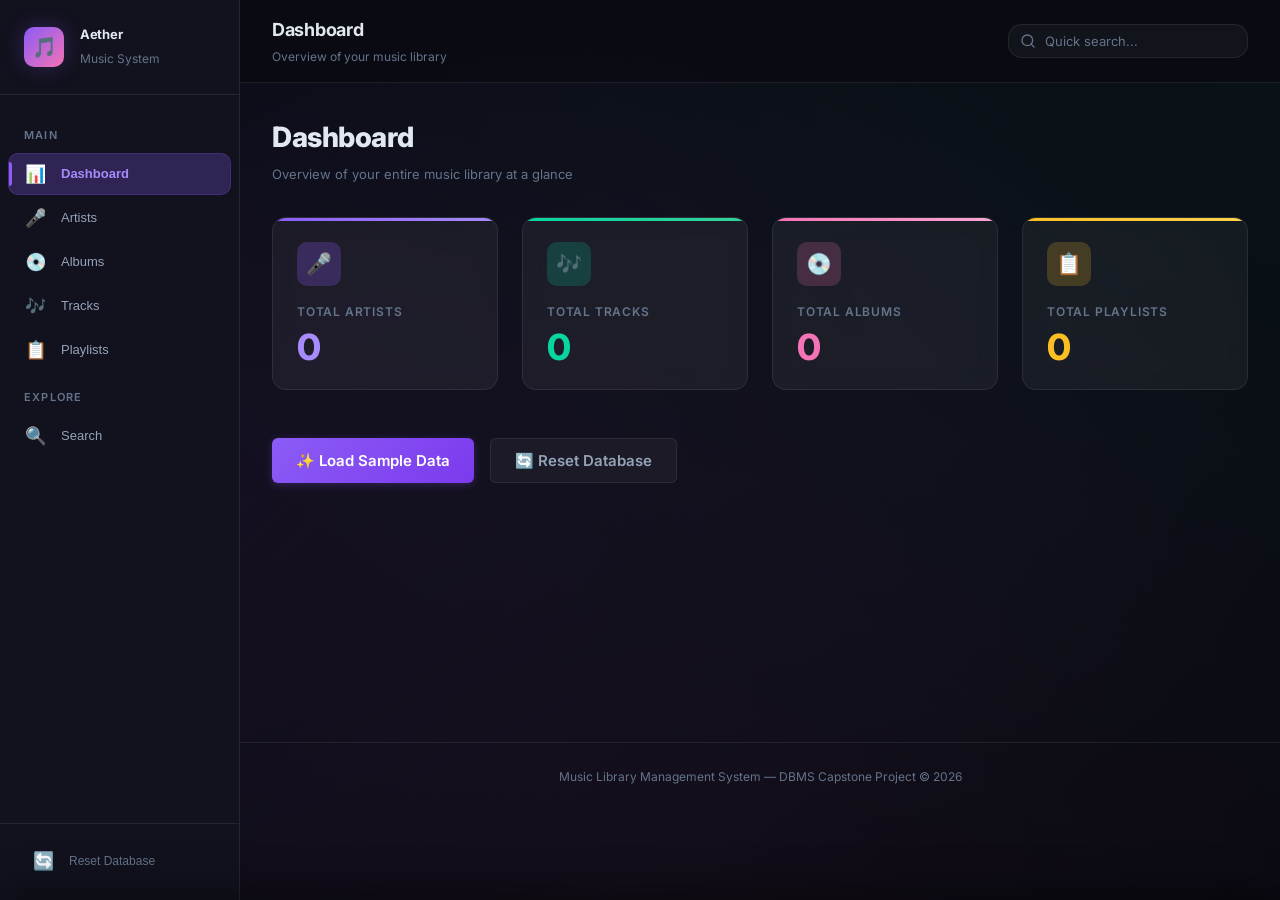
==== commit 455bde8d: "Added music playing feature" ====
--- a/music-library-system/index.html
+++ b/music-library-system/index.html
@@ -3,8 +3,8 @@
 <head>
     <meta charset="UTF-8">
     <meta name="viewport" content="width=device-width, initial-scale=1.0">
-    <title>Music Library Management System — DBMS Capstone Project</title>
-    <meta name="description" content="A modern Music Library Management System demonstrating relational database concepts including normalization, joins, views, stored procedures, and triggers.">
+    <title>Aether — Modern Music System</title>
+    <meta name="description" content="Aether — A premium modern music system powered by a robust DBMS backend demonstrating advanced database concepts.">
     <link rel="stylesheet" href="css/style.css">
     <link rel="icon" href="data:image/svg+xml,<svg xmlns='http://www.w3.org/2000/svg' viewBox='0 0 100 100'><text y='.9em' font-size='90'>🎵</text></svg>">
 </head>
@@ -17,8 +17,8 @@
         <div class="sidebar-brand">
             <div class="brand-icon">🎵</div>
             <div class="brand-text">
-                <h2>MusicLib</h2>
-                <span>DBMS Project</span>
+                <h2>Aether</h2>
+                <span>Music System</span>
             </div>
         </div>
 
@@ -567,6 +567,50 @@
     </div>
 </div>
 
+<!-- ==================== MUSIC PLAYER BAR ==================== -->
+<div class="player-bar" id="playerBar">
+    <div class="player-container">
+        <div class="current-track-info">
+            <div class="track-art" id="playerTrackArt">
+                <img src="" alt="" id="playerTrackArtImg" style="display:none;">
+                <span id="playerTrackArtIcon">🎵</span>
+            </div>
+            <div class="track-details">
+                <div class="track-title" id="playerTrackTitle">No track playing</div>
+                <div class="track-artist" id="playerTrackArtist">Select a song to start</div>
+            </div>
+        </div>
+        
+        <div class="player-controls">
+            <div class="control-buttons">
+                <button class="ctrl-btn" id="btnShuffle" title="Shuffle">🔀</button>
+                <button class="ctrl-btn" id="btnPrev" title="Previous">⏮</button>
+                <button class="ctrl-btn play-btn" id="btnPlayPause" title="Play/Pause">▶</button>
+                <button class="ctrl-btn" id="btnNext" title="Next">⏭</button>
+                <button class="ctrl-btn" id="btnRepeat" title="Repeat">🔁</button>
+            </div>
+            <div class="progress-area">
+                <span class="time-text" id="timeCurrent">0:00</span>
+                <div class="progress-bar-container" id="progressContainer">
+                    <div class="progress-bar">
+                        <div class="progress-fill" id="progressFill"></div>
+                    </div>
+                </div>
+                <span class="time-text" id="timeTotal">0:00</span>
+            </div>
+        </div>
+        
+        <div class="player-actions">
+            <div class="volume-control">
+                <button class="ctrl-btn" id="btnMute" title="Mute">🔊</button>
+                <input type="range" class="volume-slider" id="volumeSlider" min="0" max="1" step="0.01" value="0.7">
+            </div>
+        </div>
+    </div>
+    <!-- Hidden HTML5 Audio Element -->
+    <audio id="mainAudio" preload="auto"></audio>
+</div>
+
 <script src="js/database.js"></script>
 <script src="js/main.js"></script>
 </body>
--- a/music-library-system/css/style.css
+++ b/music-library-system/css/style.css
@@ -292,6 +292,7 @@
     flex-direction: column;
     min-height: 100vh;
     transition: margin-left var(--transition-slow);
+    padding-bottom: 90px; /* Space for fixed player bar */
 }
 
 /* Top Bar */
@@ -1351,15 +1352,282 @@
     }
 }
 
-/* ----- Sidebar overlay for mobile ----- */
-.sidebar-overlay {
-    display: none;
+/* ---------- Music Player Bar ---------- */
+.player-bar {
     position: fixed;
-    inset: 0;
-    background: rgba(0, 0, 0, 0.5);
-    z-index: 150;
-}
-
-.sidebar-overlay.active {
-    display: block;
-}
+    bottom: 0;
+    left: 0;
+    right: 0;
+    height: 90px;
+    background: rgba(10, 10, 18, 0.85);
+    backdrop-filter: blur(30px);
+    -webkit-backdrop-filter: blur(30px);
+    border-top: 1px solid var(--border-glass);
+    z-index: 1000;
+    padding: 0 var(--space-xl);
+    display: flex;
+    align-items: center;
+    transition: transform 0.3s ease;
+    transform: translateY(100%);
+    box-shadow: 0 -10px 40px rgba(0,0,0,0.4);
+}
+
+.player-container {
+    max-width: 1400px;
+    width: 100%;
+    margin: 0 auto;
+    display: grid;
+    grid-template-columns: 280px 1fr 200px;
+    align-items: center;
+    gap: var(--space-xl);
+}
+
+/* Track Info */
+.current-track-info {
+    display: flex;
+    align-items: center;
+    gap: var(--space-md);
+    overflow: hidden;
+}
+
+.track-art {
+    width: 52px;
+    height: 52px;
+    background: var(--bg-card);
+    border-radius: var(--radius-md);
+    display: flex;
+    align-items: center;
+    justify-content: center;
+    font-size: 1.4rem;
+    flex-shrink: 0;
+    border: 1px solid var(--border-glass);
+    overflow: hidden;
+    position: relative;
+    box-shadow: var(--shadow-sm);
+}
+
+.track-art img {
+    width: 100%;
+    height: 100%;
+    object-fit: cover;
+}
+
+.track-details {
+    overflow: hidden;
+}
+
+.track-title {
+    font-size: var(--text-sm);
+    font-weight: 700;
+    color: var(--text-primary);
+    white-space: nowrap;
+    overflow: hidden;
+    text-overflow: ellipsis;
+    margin-bottom: 2px;
+}
+
+.track-artist {
+    font-size: var(--text-xs);
+    color: var(--text-muted);
+    white-space: nowrap;
+    overflow: hidden;
+    text-overflow: ellipsis;
+}
+
+/* Controls */
+.player-controls {
+    display: flex;
+    flex-direction: column;
+    align-items: center;
+    gap: 8px;
+}
+
+.control-buttons {
+    display: flex;
+    align-items: center;
+    gap: var(--space-lg);
+}
+
+.ctrl-btn {
+    background: none;
+    border: none;
+    color: var(--text-secondary);
+    font-size: 1.2rem;
+    cursor: pointer;
+    transition: all var(--transition-fast);
+    padding: 6px;
+    display: flex;
+    align-items: center;
+    justify-content: center;
+    border-radius: 50%;
+}
+
+.ctrl-btn:hover {
+    color: var(--text-primary);
+    background: var(--bg-card);
+}
+
+.ctrl-btn.play-btn {
+    width: 44px;
+    height: 44px;
+    background: var(--text-primary);
+    color: var(--bg-primary);
+    font-size: 1.1rem;
+    padding-left: 8px; /* Offset for play icon centering */
+}
+
+.ctrl-btn.play-btn.playing {
+    padding-left: 6px;
+}
+
+.ctrl-btn.play-btn:hover {
+    transform: scale(1.08);
+    background: white;
+    box-shadow: 0 0 20px rgba(255, 255, 255, 0.3);
+}
+
+.ctrl-btn.active {
+    color: var(--primary-light);
+}
+
+/* Progress */
+.progress-area {
+    width: 100%;
+    max-width: 600px;
+    display: flex;
+    align-items: center;
+    gap: var(--space-md);
+}
+
+.time-text {
+    font-size: 11px;
+    color: var(--text-muted);
+    min-width: 32px;
+    font-variant-numeric: tabular-nums;
+}
+
+.progress-bar-container {
+    flex: 1;
+    height: 16px;
+    display: flex;
+    align-items: center;
+    cursor: pointer;
+}
+
+.progress-bar {
+    width: 100%;
+    height: 4px;
+    background: rgba(255, 255, 255, 0.1);
+    border-radius: 2px;
+    position: relative;
+}
+
+.progress-fill {
+    position: absolute;
+    left: 0;
+    top: 0;
+    height: 100%;
+    width: 0%;
+    background: linear-gradient(90deg, var(--primary), var(--primary-light));
+    border-radius: 2px;
+}
+
+.progress-fill::after {
+    content: '';
+    position: absolute;
+    right: -6px;
+    top: 50%;
+    transform: translateY(-50%);
+    width: 12px;
+    height: 12px;
+    background: white;
+    border-radius: 50%;
+    opacity: 0;
+    transition: opacity 0.2s;
+    box-shadow: 0 0 10px rgba(0,0,0,0.5);
+}
+
+.progress-bar-container:hover .progress-fill::after {
+    opacity: 1;
+}
+
+.progress-bar-container:hover .progress-bar {
+    height: 6px;
+}
+
+/* Volume/Actions */
+.player-actions {
+    display: flex;
+    justify-content: flex-end;
+}
+
+.volume-control {
+    display: flex;
+    align-items: center;
+    gap: var(--space-sm);
+    width: 140px;
+}
+
+.volume-slider {
+    flex: 1;
+    height: 4px;
+    accent-color: var(--primary-light);
+    cursor: pointer;
+    background: rgba(255, 255, 255, 0.1);
+    border-radius: 2px;
+}
+
+/* In-table play button */
+.btn-play-inline {
+    width: 32px;
+    height: 32px;
+    border-radius: 50%;
+    background: var(--primary-glow);
+    color: var(--primary-light);
+    display: inline-flex;
+    align-items: center;
+    justify-content: center;
+    border: 1px solid rgba(139, 92, 246, 0.2);
+    cursor: pointer;
+    margin-right: var(--space-sm);
+    transition: all var(--transition-fast);
+    padding-left: 2px;
+}
+
+.btn-play-inline:hover {
+    background: var(--primary);
+    color: white;
+    transform: scale(1.1);
+    box-shadow: 0 4px 12px var(--primary-glow);
+}
+
+/* Mobile Adjustments for Player */
+@media (max-width: 992px) {
+    .player-container {
+        grid-template-columns: 1fr 1.5fr;
+    }
+    .player-actions {
+        display: none;
+    }
+}
+
+@media (max-width: 768px) {
+    .player-bar {
+        height: auto;
+        padding: var(--space-md);
+    }
+    
+    .player-container {
+        grid-template-columns: 1fr;
+        gap: var(--space-md);
+    }
+    
+    .current-track-info {
+        justify-content: center;
+    }
+    
+    .progress-area {
+        max-width: 100%;
+    }
+}
+
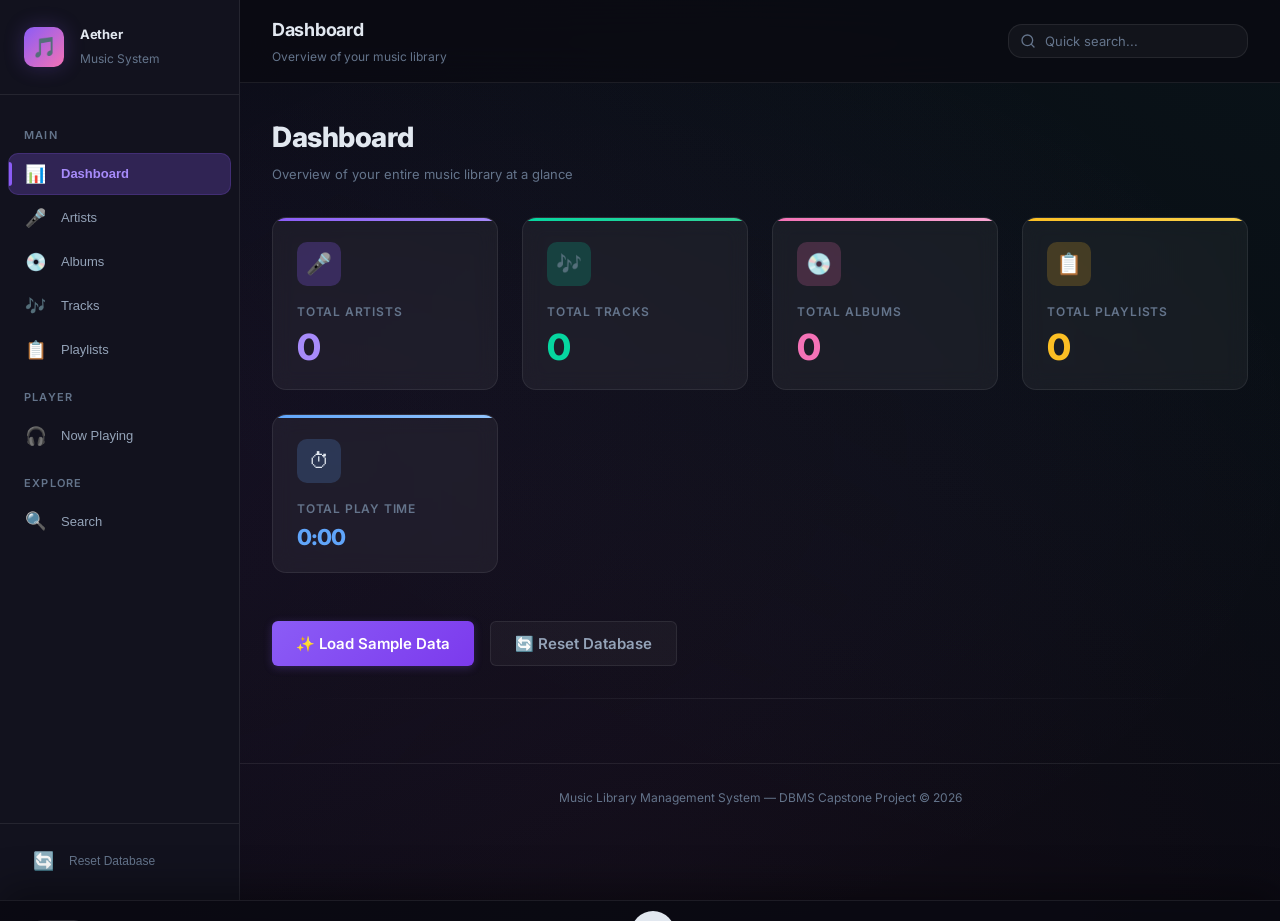
==== commit 62a9721c: "Updated MusicDatabase schema to support a favorites table" ====
--- a/music-library-system/index.html
+++ b/music-library-system/index.html
@@ -45,6 +45,12 @@
                 <span>Playlists</span>
             </button>
 
+            <div class="nav-label">Player</div>
+            <button class="nav-item" data-section="nowplaying" id="nav-nowplaying">
+                <span class="nav-icon">🎧</span>
+                <span>Now Playing</span>
+            </button>
+
             <div class="nav-label">Explore</div>
             <button class="nav-item" data-section="search" id="nav-search">
                 <span class="nav-icon">🔍</span>
@@ -113,6 +119,11 @@
                         <div class="stat-label">Total Playlists</div>
                         <div class="stat-value" id="totalPlaylists">0</div>
                     </div>
+                    <div class="stat-card">
+                        <div class="stat-icon">⏱</div>
+                        <div class="stat-label">Total Play Time</div>
+                        <div class="stat-value" id="totalPlayTime" style="font-size:var(--text-xl);">0:00</div>
+                    </div>
                 </div>
 
                 <div class="dashboard-actions">
@@ -122,6 +133,27 @@
                     <button class="btn btn-secondary btn-lg" onclick="resetDatabase()">
                         🔄 Reset Database
                     </button>
+                </div>
+
+                <!-- Recently Played -->
+                <div class="section-divider"></div>
+                <div class="glass-card" id="recentlyPlayedCard" style="display:none;">
+                    <div class="glass-card-header">
+                        <div class="glass-card-title">
+                            <span class="card-icon">🕐</span> Recently Played
+                        </div>
+                    </div>
+                    <div class="track-grid" id="recentlyPlayedGrid"></div>
+                </div>
+
+                <!-- Most Played -->
+                <div class="glass-card" id="mostPlayedCard" style="display:none;">
+                    <div class="glass-card-header">
+                        <div class="glass-card-title">
+                            <span class="card-icon">🔥</span> Most Played
+                        </div>
+                    </div>
+                    <div class="track-grid" id="mostPlayedGrid"></div>
                 </div>
             </section>
 
@@ -292,6 +324,9 @@
                         <div class="glass-card-title">
                             <span class="card-icon">🎶</span> All Tracks
                         </div>
+                        <button class="btn btn-primary" onclick="playAllTracks()" id="btnPlayAllTracks">
+                            ▶ Play All
+                        </button>
                     </div>
                     <div class="table-wrapper">
                         <table id="tracksTable">
@@ -472,6 +507,85 @@
                 </div>
             </section>
 
+            <!-- ==================== NOW PLAYING ==================== -->
+            <section id="nowplaying" class="section">
+                <div class="section-header">
+                    <h2>Now Playing</h2>
+                    <p>Your current track and playback queue</p>
+                </div>
+
+                <div class="np-layout">
+                    <!-- Large Album Art & Controls -->
+                    <div class="np-hero">
+                        <div class="np-art-container">
+                            <div class="np-art" id="npArt">
+                                <img src="" alt="" id="npArtImg" style="display:none;">
+                                <span id="npArtIcon" class="np-art-fallback">🎵</span>
+                            </div>
+                            <div class="np-art-glow" id="npArtGlow"></div>
+                        </div>
+
+                        <div class="np-info">
+                            <div class="np-title" id="npTitle">No track playing</div>
+                            <div class="np-artist" id="npArtist">Select a song to start listening</div>
+                            <div class="np-album" id="npAlbum"></div>
+                            <div class="np-genre" id="npGenre"></div>
+                        </div>
+
+                        <!-- Full-size controls -->
+                        <div class="np-controls">
+                            <button class="np-ctrl-btn" id="npShuffle" title="Shuffle" onclick="player.toggleShuffle()">🔀</button>
+                            <button class="np-ctrl-btn" id="npPrev" title="Previous" onclick="player.prevTrack()">⏮</button>
+                            <button class="np-ctrl-btn" id="npRewind" title="Rewind 10s" onclick="player.rewind(10)">⏪</button>
+                            <button class="np-ctrl-btn np-play-btn" id="npPlayPause" title="Play/Pause" onclick="player.togglePlay()">▶</button>
+                            <button class="np-ctrl-btn" id="npForward" title="Forward 10s" onclick="player.forward(10)">⏩</button>
+                            <button class="np-ctrl-btn" id="npNext" title="Next" onclick="player.nextTrack()">⏭</button>
+                            <button class="np-ctrl-btn" id="npStop" title="Stop" onclick="player.stop()">⏹</button>
+                            <button class="np-ctrl-btn" id="npRepeat" title="Repeat" onclick="player.cycleRepeat()">🔁</button>
+                        </div>
+
+                        <!-- Progress -->
+                        <div class="np-progress">
+                            <span class="np-time" id="npTimeCurrent">0:00</span>
+                            <div class="np-progress-bar-container" id="npProgressContainer">
+                                <div class="np-progress-bar">
+                                    <div class="np-progress-fill" id="npProgressFill"></div>
+                                </div>
+                            </div>
+                            <span class="np-time" id="npTimeTotal">0:00</span>
+                        </div>
+
+                        <!-- Volume -->
+                        <div class="np-volume">
+                            <button class="np-ctrl-btn" id="npMute" onclick="player.toggleMute()">🔊</button>
+                            <input type="range" class="np-volume-slider" id="npVolumeSlider" min="0" max="1" step="0.01" value="0.7" oninput="player.setVolume(this.value)">
+                        </div>
+
+                        <!-- Quick Add to Playlist -->
+                        <div class="np-actions">
+                            <button class="btn btn-primary" onclick="showQuickAddToPlaylist()" id="npAddToPlaylist">
+                                ➕ Add to Playlist
+                            </button>
+                        </div>
+                    </div>
+
+                    <!-- Queue -->
+                    <div class="np-queue-section">
+                        <div class="glass-card">
+                            <div class="glass-card-header">
+                                <div class="glass-card-title">
+                                    <span class="card-icon">📜</span> Queue
+                                    <span class="badge badge-genre" id="npQueueCount">0 tracks</span>
+                                </div>
+                            </div>
+                            <div class="np-queue-list" id="npQueueList">
+                                <div class="table-empty"><span class="empty-icon">🎵</span>No tracks in queue</div>
+                            </div>
+                        </div>
+                    </div>
+                </div>
+            </section>
+
             <!-- ==================== SQL QUERIES ==================== -->
             <section id="sql" class="section">
                 <div class="section-header">
@@ -585,8 +699,11 @@
             <div class="control-buttons">
                 <button class="ctrl-btn" id="btnShuffle" title="Shuffle">🔀</button>
                 <button class="ctrl-btn" id="btnPrev" title="Previous">⏮</button>
+                <button class="ctrl-btn" id="btnRewind" title="Rewind 10s">⏪</button>
                 <button class="ctrl-btn play-btn" id="btnPlayPause" title="Play/Pause">▶</button>
+                <button class="ctrl-btn" id="btnForward" title="Forward 10s">⏩</button>
                 <button class="ctrl-btn" id="btnNext" title="Next">⏭</button>
+                <button class="ctrl-btn" id="btnStop" title="Stop">⏹</button>
                 <button class="ctrl-btn" id="btnRepeat" title="Repeat">🔁</button>
             </div>
             <div class="progress-area">
@@ -611,6 +728,30 @@
     <audio id="mainAudio" preload="auto"></audio>
 </div>
 
+<!-- ==================== QUICK ADD TO PLAYLIST MODAL ==================== -->
+<div class="modal-overlay" id="quickPlaylistModal">
+    <div class="modal" style="max-width:420px;">
+        <div class="modal-title">Add to Playlist</div>
+        <div style="margin-bottom:24px;">
+            <div class="form-group">
+                <label>Select Playlist</label>
+                <select id="quickPlaylistSelect">
+                    <option value="">Choose a playlist</option>
+                </select>
+            </div>
+            <div class="section-divider"></div>
+            <div class="form-group">
+                <label>Or Create New Playlist</label>
+                <input type="text" id="quickPlaylistNewName" placeholder="New playlist name...">
+            </div>
+        </div>
+        <div class="modal-actions">
+            <button class="btn btn-secondary" onclick="closeQuickPlaylistModal()">Cancel</button>
+            <button class="btn btn-primary" onclick="confirmQuickAddToPlaylist()">Add</button>
+        </div>
+    </div>
+</div>
+
 <script src="js/database.js"></script>
 <script src="js/main.js"></script>
 </body>
--- a/music-library-system/css/style.css
+++ b/music-library-system/css/style.css
@@ -1631,3 +1631,447 @@
     }
 }
 
+/* ============================================
+   NOW PLAYING SECTION
+   ============================================ */
+
+.np-layout {
+    display: grid;
+    grid-template-columns: 1fr 380px;
+    gap: var(--space-xl);
+    align-items: start;
+}
+
+@media (max-width: 1024px) {
+    .np-layout {
+        grid-template-columns: 1fr;
+    }
+}
+
+.np-hero {
+    display: flex;
+    flex-direction: column;
+    align-items: center;
+    gap: var(--space-lg);
+    text-align: center;
+}
+
+/* Album Art */
+.np-art-container {
+    position: relative;
+    width: 280px;
+    height: 280px;
+}
+
+.np-art {
+    width: 100%;
+    height: 100%;
+    border-radius: var(--radius-xl);
+    background: var(--bg-card);
+    border: 1px solid var(--border-glass);
+    display: flex;
+    align-items: center;
+    justify-content: center;
+    overflow: hidden;
+    position: relative;
+    z-index: 2;
+    box-shadow: var(--shadow-lg);
+}
+
+.np-art img {
+    width: 100%;
+    height: 100%;
+    object-fit: cover;
+}
+
+.np-art-fallback {
+    font-size: 5rem;
+    opacity: 0.3;
+}
+
+.np-art-glow {
+    position: absolute;
+    inset: -20px;
+    border-radius: 50%;
+    background: radial-gradient(circle, var(--primary-glow) 0%, transparent 70%);
+    z-index: 1;
+    animation: artGlow 4s ease-in-out infinite alternate;
+    opacity: 0.6;
+}
+
+@keyframes artGlow {
+    0% { transform: scale(0.9); opacity: 0.4; }
+    100% { transform: scale(1.1); opacity: 0.7; }
+}
+
+/* Track Info */
+.np-info {
+    display: flex;
+    flex-direction: column;
+    gap: var(--space-xs);
+}
+
+.np-title {
+    font-size: var(--text-2xl);
+    font-weight: 800;
+    color: var(--text-primary);
+    letter-spacing: -0.5px;
+}
+
+.np-artist {
+    font-size: var(--text-base);
+    color: var(--text-secondary);
+}
+
+.np-album {
+    font-size: var(--text-sm);
+    color: var(--text-muted);
+}
+
+.np-genre {
+    margin-top: var(--space-xs);
+}
+
+/* Controls */
+.np-controls {
+    display: flex;
+    align-items: center;
+    gap: var(--space-md);
+    margin-top: var(--space-sm);
+}
+
+.np-ctrl-btn {
+    background: none;
+    border: none;
+    color: var(--text-secondary);
+    font-size: 1.4rem;
+    cursor: pointer;
+    transition: all var(--transition-fast);
+    padding: 8px;
+    border-radius: 50%;
+    display: flex;
+    align-items: center;
+    justify-content: center;
+}
+
+.np-ctrl-btn:hover {
+    color: var(--text-primary);
+    background: var(--bg-card);
+}
+
+.np-ctrl-btn.active {
+    color: var(--primary-light);
+}
+
+.np-play-btn {
+    width: 60px;
+    height: 60px;
+    background: linear-gradient(135deg, var(--primary), var(--primary-dark));
+    color: white !important;
+    font-size: 1.5rem;
+    box-shadow: 0 4px 20px var(--primary-glow);
+}
+
+.np-play-btn:hover {
+    transform: scale(1.08);
+    box-shadow: 0 6px 30px var(--primary-glow);
+    background: linear-gradient(135deg, var(--primary-light), var(--primary));
+}
+
+/* Progress */
+.np-progress {
+    width: 100%;
+    max-width: 500px;
+    display: flex;
+    align-items: center;
+    gap: var(--space-md);
+}
+
+.np-time {
+    font-size: var(--text-xs);
+    color: var(--text-muted);
+    min-width: 36px;
+    font-variant-numeric: tabular-nums;
+}
+
+.np-progress-bar-container {
+    flex: 1;
+    height: 20px;
+    display: flex;
+    align-items: center;
+    cursor: pointer;
+}
+
+.np-progress-bar {
+    width: 100%;
+    height: 6px;
+    background: rgba(255, 255, 255, 0.1);
+    border-radius: 3px;
+    position: relative;
+}
+
+.np-progress-fill {
+    position: absolute;
+    left: 0;
+    top: 0;
+    height: 100%;
+    width: 0%;
+    background: linear-gradient(90deg, var(--primary), var(--primary-light));
+    border-radius: 3px;
+    transition: width 0.1s linear;
+}
+
+.np-progress-fill::after {
+    content: '';
+    position: absolute;
+    right: -7px;
+    top: 50%;
+    transform: translateY(-50%);
+    width: 14px;
+    height: 14px;
+    background: white;
+    border-radius: 50%;
+    box-shadow: 0 0 10px rgba(0,0,0,0.5);
+    opacity: 0;
+    transition: opacity 0.2s;
+}
+
+.np-progress-bar-container:hover .np-progress-fill::after {
+    opacity: 1;
+}
+
+.np-progress-bar-container:hover .np-progress-bar {
+    height: 8px;
+}
+
+/* Volume */
+.np-volume {
+    display: flex;
+    align-items: center;
+    gap: var(--space-sm);
+}
+
+.np-volume-slider {
+    width: 120px;
+    height: 4px;
+    accent-color: var(--primary-light);
+    cursor: pointer;
+}
+
+.np-actions {
+    margin-top: var(--space-sm);
+}
+
+/* Queue */
+.np-queue-section {
+    max-height: 600px;
+    overflow: hidden;
+}
+
+.np-queue-section .glass-card {
+    height: 100%;
+    display: flex;
+    flex-direction: column;
+}
+
+.np-queue-list {
+    flex: 1;
+    overflow-y: auto;
+    max-height: 480px;
+}
+
+.np-queue-item {
+    display: flex;
+    align-items: center;
+    gap: var(--space-md);
+    padding: 10px var(--space-md);
+    border-radius: var(--radius-sm);
+    cursor: pointer;
+    transition: all var(--transition-fast);
+    border-bottom: 1px solid rgba(255,255,255,0.03);
+}
+
+.np-queue-item:hover {
+    background: var(--bg-card-hover);
+}
+
+.np-queue-active {
+    background: var(--primary-glow) !important;
+    border-left: 3px solid var(--primary);
+}
+
+.np-queue-num {
+    width: 28px;
+    text-align: center;
+    font-size: var(--text-xs);
+    color: var(--text-muted);
+    flex-shrink: 0;
+}
+
+.np-queue-active .np-queue-num {
+    color: var(--primary-light);
+}
+
+.np-queue-info {
+    flex: 1;
+    min-width: 0;
+}
+
+.np-queue-title {
+    font-size: var(--text-sm);
+    font-weight: 600;
+    color: var(--text-primary);
+    white-space: nowrap;
+    overflow: hidden;
+    text-overflow: ellipsis;
+}
+
+.np-queue-artist {
+    font-size: var(--text-xs);
+    color: var(--text-muted);
+}
+
+.np-queue-duration {
+    font-size: var(--text-xs);
+    color: var(--text-muted);
+    font-variant-numeric: tabular-nums;
+    flex-shrink: 0;
+}
+
+/* ============================================
+   TRACK CARDS (Dashboard Grid)
+   ============================================ */
+
+.track-grid {
+    display: grid;
+    grid-template-columns: repeat(auto-fill, minmax(150px, 1fr));
+    gap: var(--space-md);
+}
+
+.track-card {
+    background: var(--bg-card);
+    border: 1px solid var(--border-glass);
+    border-radius: var(--radius-md);
+    padding: var(--space-sm);
+    cursor: pointer;
+    transition: all var(--transition-base);
+    overflow: hidden;
+}
+
+.track-card:hover {
+    border-color: var(--border-glass-hover);
+    transform: translateY(-4px);
+    box-shadow: var(--shadow-md);
+}
+
+.track-card-art {
+    width: 100%;
+    aspect-ratio: 1;
+    border-radius: var(--radius-sm);
+    background: var(--bg-glass);
+    display: flex;
+    align-items: center;
+    justify-content: center;
+    font-size: 2rem;
+    opacity: 0.4;
+    margin-bottom: var(--space-sm);
+    position: relative;
+    overflow: hidden;
+}
+
+.track-card-art span {
+    z-index: 1;
+}
+
+.track-card-play {
+    position: absolute;
+    inset: 0;
+    background: rgba(0,0,0,0.5);
+    display: flex;
+    align-items: center;
+    justify-content: center;
+    font-size: 1.5rem;
+    color: white;
+    opacity: 0;
+    transition: opacity var(--transition-fast);
+    z-index: 2;
+}
+
+.track-card:hover .track-card-play {
+    opacity: 1;
+}
+
+.track-card-title {
+    font-size: var(--text-xs);
+    font-weight: 700;
+    color: var(--text-primary);
+    white-space: nowrap;
+    overflow: hidden;
+    text-overflow: ellipsis;
+}
+
+.track-card-artist {
+    font-size: 0.6875rem;
+    color: var(--text-muted);
+    white-space: nowrap;
+    overflow: hidden;
+    text-overflow: ellipsis;
+}
+
+.track-card-plays {
+    font-size: 0.625rem;
+    color: var(--primary-light);
+    margin-top: 2px;
+}
+
+/* ============================================
+   NOW PLAYING BARS ANIMATION
+   ============================================ */
+
+.now-playing-bars {
+    display: inline-flex;
+    align-items: flex-end;
+    gap: 2px;
+    height: 14px;
+}
+
+.now-playing-bars span {
+    width: 3px;
+    background: var(--primary-light);
+    border-radius: 1px;
+    animation: npBar 0.8s ease-in-out infinite alternate;
+}
+
+.now-playing-bars span:nth-child(1) { height: 40%; animation-delay: 0s; }
+.now-playing-bars span:nth-child(2) { height: 70%; animation-delay: 0.2s; }
+.now-playing-bars span:nth-child(3) { height: 50%; animation-delay: 0.4s; }
+
+@keyframes npBar {
+    0% { height: 30%; }
+    100% { height: 100%; }
+}
+
+/* 5th stat card color */
+.stat-card:nth-child(5)::before { background: linear-gradient(90deg, var(--accent-blue), #93c5fd); }
+.stat-card:nth-child(5) .stat-icon { background: var(--accent-blue-glow); }
+.stat-card:nth-child(5) .stat-value { color: var(--accent-blue); }
+
+/* Mobile Now Playing */
+@media (max-width: 768px) {
+    .np-art-container {
+        width: 200px;
+        height: 200px;
+    }
+    .np-controls {
+        gap: var(--space-sm);
+    }
+    .np-ctrl-btn {
+        font-size: 1.1rem;
+        padding: 6px;
+    }
+    .np-play-btn {
+        width: 48px;
+        height: 48px;
+        font-size: 1.2rem;
+    }
+}
